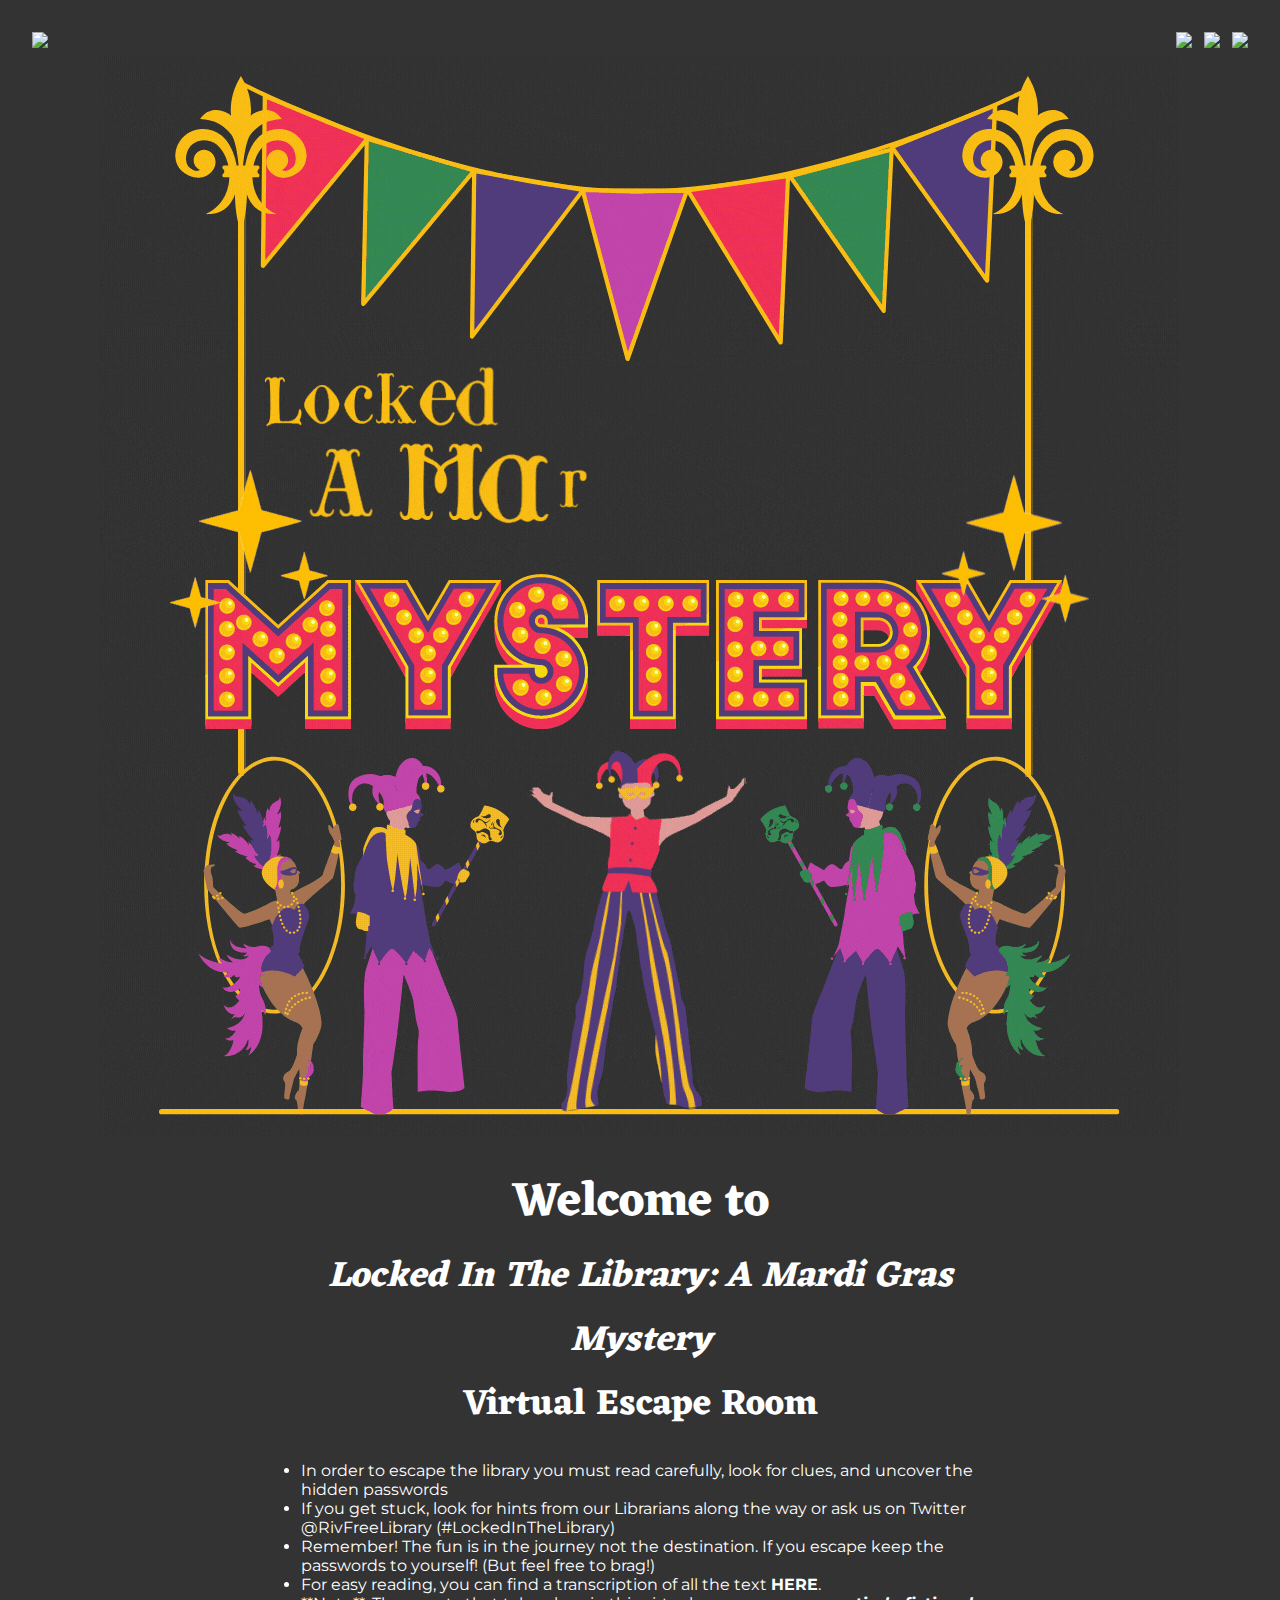
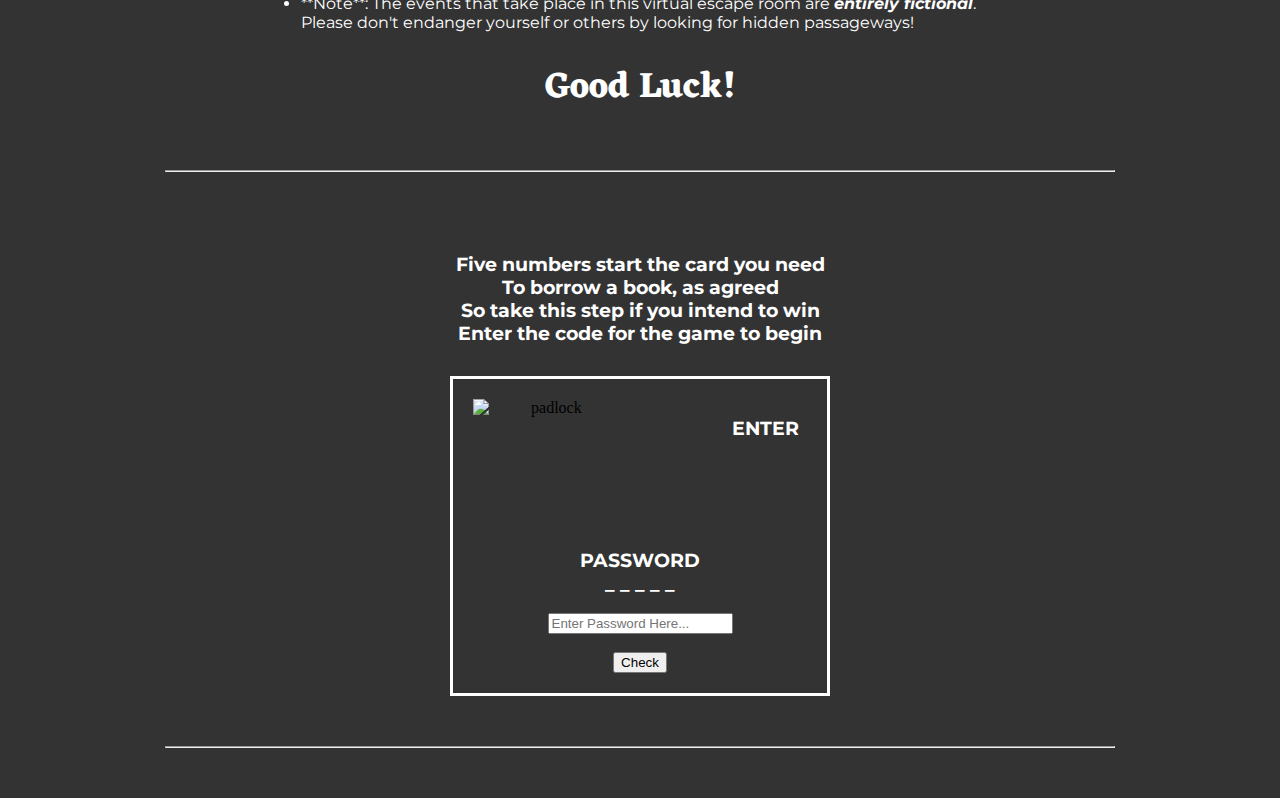
==== index.html @ 81db72b8 "Update index.html" ====
<!DOCTYPE html>
<html>
    <head>
        <meta charset="UTF-8">
        <meta http-equiv="X-UA-Compatible" content="IE=edge">
        <meta name="viewport" content="width=device-width, initial-scale=1.0">
        <link rel="stylesheet" href="style 1.css">
        <link rel="stylesheet" href="https://fonts.googleapis.com/css?family=Special Elite|Montserrat|Libre Baskerville|Staatliches|Eczar">
        <link rel="stylesheet" href="https://fontlibrary.org//face/gfs-theokritos">
        <script src="https://ajax.googleapis.com/ajax/libs/jquery/3.5.1/jquery.min.js"></script>
        
    </head>

    <body>
        <div class="NavBar">
            <div class="container1">
                <a href="https://www.riverheadlibrary.org"><i style="float:left"><img src="E:/CODE/Code/Images/White Logo.png"/></i></a>
                <a href="https://twitter.com/RivFreeLibrary?ref_src=twsrc%5Egoogle%7Ctwcamp%5Eserp%7Ctwgr%5Eauthor"><i style="float:right"><i style="padding: 24px 0 12px 12px"></i>
                    <img src="https://img.icons8.com/ios-filled/36/ffffff/twitter.png"/></i></a>
                <a href="https://www.instagram.com/riverheadfreelibrary/?hl=en"><i style="float:right"><i style="padding: 24px 0 12px 12px"></i>
                    <img src="https://img.icons8.com/ios-filled/36/ffffff/instagram.png"/></i></a>
                <a href="https://www.facebook.com/theriverheadfreelibrary/"><i style="float:right"><i style="padding: 24px 12px 0 12px"></i>
                    <img src="https://img.icons8.com/ios-filled/36/ffffff/facebook--v1.png"/></i></a>
            </div>
        </div>

        <section class="body">
            <div class="container2">
                        <img class="INTRO-img" src="Images/Locked In The Library (2).gif" alt="MARDI GRAS INTRO">
                </div>
            </div>
            <div class="container3">
             <h1 class="theme-layer-headingtext"><font size="46px">Welcome to</font><br><em>Locked In The Library: A Mardi Gras Mystery</em><br>Virtual Escape Room</h1>
             <ul class="theme-layer-bodytext-lineitem">
                 <li class="theme-layer-bodytext-lineitem">In order to escape the library you must read carefully, look for clues, and uncover the hidden passwords</li>
                 <li class="theme-layer-bodytext-lineitem">If you get stuck, look for hints from our Librarians along the way or ask us on Twitter @RivFreeLibrary (#LockedInTheLibrary)</li>
                 <li class="theme-layer-bodytext-lineitem">Remember! The fun is in the journey not the destination. If you escape keep the passwords to yourself! (But feel free to brag!)</li>
                 <li class="theme-layer-bodytext-lineitem">For easy reading, you can find a transcription of all the text <strong>HERE</strong>.</li>
                 <li class="theme-layer-bodytext-lineitem">**Note**: The events that take place in this virtual escape room are <strong><em>entirely fictional</em></strong>. Please don't endanger yourself or others by looking for hidden passageways!</li>
                 
             </ul>
             <h1 class="theme-layer-headingtext">Good Luck!</h1>
            </div>
            <hr style="width:75%">
            <div class="container4">
             <h3 class="theme-layer-bodytext-startclue">Five numbers start the card you need
                 <br>To borrow a book, as agreed
                 <br>So take this step if you intend to win
                 <br>Enter the code for the game to begin</h3>
            </div>
            <div class="container5">
                <aside1>
                    <img class="padlock-img" src="Images/padlock.png" alt="padlock"></aside1>
                    <script>
                        function myFunction(){
                            let x = document.getElementById("passwordBox").value;
                            let text;
                            if(x == "20646") {
                                alert("That is Correct! You may begin the game!");
                                $("div#container6").removeClass("hidden1");
                                $("div#container7").removeClass("hidden1");
                           
                            }    
                            else {
                            alert("Access Denied! Try Again.");
                            $(".container6").hide();
                            $(".container7").hide();
                            }
                            
                        }
                    </script>
                    <h3 class="theme-layer-bodytext-startclue">ENTER PASSWORD<br>_ _ _ _ _<br></h3>
                    <input id="passwordBox" type="password" placeholder="Enter Password Here..."/>
                    <br><br><button type="button" onclick="myFunction()">Check</button> 
                    </div>
            </div>
            <hr style="width:75%">
            <div id="container6" class="hidden1">
                <img class="MARCHING-gif" src="Images/MARCHING BAND GIF 1.gif" alt="Marching Band" style="width:80%">
                    <h1 class="theme-layer-headingtext-parade">The Parade</h1>
                    <h3 class="theme-layer-bodytext-startclue">
                        March 1st 2022, marks Riverhead Town's first annual</h3>
                        <h1 class="theme-layer-headingtext-parade1">Mardi Gras Parade!</h1>
                        <h3 class="theme-layer-bodytext-startclue">
                            Main Street is alive with people, music, and vendors.
                            <br>Local businesses have closed early to support the festivities and you are on your way there now. 
                            <br>But first....</h5>
                    <img class="BOOKS-img" src="Images/BOOKS.png" alt="BOOKS" style="width: 25%">
                    <h3 class="theme-layer-bodytext-startclue">You really should return those library books...<br>Don't you think?</h3>
                    <h1 class="theme-layer-headingtext-parade">* * *</h1>
                    
                    
                    <div class="row">
                    <div class="column">
                        <div class="container7">
                        <h3 class="theme-layer-bodytext-startclue">
                            You have some time to kill before meeting your friends, so you decide to go in and browse the stacks.
                            You pop your headphones in and head downstairs to the non-fiction section...
                            <br><br><br><span style="color:#fabd15">"I wonder what books they have about Mardi Gras?"</span>
                            <br><br><br>As you wander the lower stacks a man bedecked in <br>Mardi Gras dress walks by at a quick pace. <br>Amused, you follow him intent on complimenting his outfit. Then suddenly, the lights go out and you find yourself plunged into darkness. 
                            <br><br><br><span style="color:#fabd15">"Hello!?"</span>
                            <br><br><br>You call out, pulling your headphones from your ears. 
                            <br><br><br><span style="color:#fabd15">"I'm still down here!?"</span>
                            <br><br><br>You shout as you feel along the shelves, trying to find your way to the stairs.
                            <br><br>Your hand catches a book pulling it from the shelf, but instead of clattering to the floor it pulls like a lever. Strange you think, before the floor below you opens and you begin to fall.</h3>
                            </div>
                </div>
                <div class="column">
                    <img class="LIBENT-img" src="Images/LIB ENT 1.png" alt="Library Entrance" style="width: 80%">
                </div>
                </div>
                
                <h1 class="theme-layer-headingtext-parade">* * *</h1>

                <div class="container8">
                <div class="row">
                    <div class="column">
                        <div class="container4">
                             <h3 class="theme-layer-bodytext-startclue">
                                <span style="color:#fabd15">You hit the floor with a thud.</span> 
                                <br><br>It wasn't a long drop but it was surprising and it takes you a minute to stumble to your feet.
                                <br><br><span style="color:#fabd15">You can barely see a thing!</span>
                                <br><br>You sweep your hand up and down the wall until you find a light switch...
                            </h3></div>
                            
                            <img id="myImage" src="Images/LIGHT OFF (1).png" alt="Light Bulb" style="width:60%">
                            <button class="button button5" onclick="document.getElementById('myImage').src='Images/LIGHT ON (1).png'; javascript:showDiv();">ON</button>
                            <button class="button button6" onclick="document.getElementById('myImage').src='Images/LIGHT OFF (1).png';javascript:hideDiv();">OFF</button>
                            
                            
                            <script type="text/javascript">
                                function showDiv() {
                                    div = document.getElementById('BOOKSHELF');
                                    div.style.display = "block";
                                    div = document.getElementById('CLUE2');
                                    div.style.display = "block"
                                }

                                function hideDiv() {
                                    div = document.getElementById('BOOKSHELF');
                                    div.style.display = "none";
                                    div = document.getElementById('CLUE2');
                                    div.style.display = "none";
                                }
                            </script>
                          
                            </div>
                            <div class="column">
                            <div id="BOOKSHELF" class="hidden2">
                                                      
                            <img id="BOOKSHELF-img" src="Images/BOOKSHELF (3).png" alt="Bookshelf" style="width:80%"><br><br><br>
                            
                            <button class="button button3" onclick="document.getElementById('BOOKSHELF-img').src='Images/BOOKSHELF (3).png'; javascript:showDiv();">LEAVE THE BOOKS ON</button>
                            <button class="button button4" onclick="document.getElementById('BOOKSHELF-img').src='Images/EMPTY BOOKSHELF.png';javascript:showDiv();">TAKE THE BOOKS OFF</button>
                            
                            </div>
                            </div>
                            </div>
                            </div>
                    <div class="container4">
                    <div id="CLUE2" class="hidden2">
                    <h3 class="theme-layer-bodytext-startclue">
                        Once the light is on, you can see that you're in a small room with a bookshelf across from you. 
                        <br><br>Next to the bookshelf is a door.
                        <br><br><span style="color:#fabd15">You rush toward it and try the knob, but it's locked!</span>
                        <br><br>If a book got you in here maybe one can get you out.
                        <br><br>You begin to pull the off the shelves. Is something written on the back of the shelf?
                        <br><br>
                        </h3></div></div>

                    <div class="container9">
                        <aside1>
                            <img class="padlock-img" src="Images/padlock.png" alt="padlock"></aside1>
                            <script>
                                function myFunction1(){
                                    let x = document.getElementById("passwordBox1").value;
                                    let text;
                                    if(x == "KINGCAKE") {
                                        alert("That is correct! The door opens!");
                                        $("div#container10").removeClass("hidden3");
                                        $("div#container11").removeClass("hidden3");
                                        $("div#container12").removeClass("hidden3");
                                   
                                    }    
                                    else {
                                    alert("Access Denied! Try Again.");
                                    $(".container10").hide();
                                    $(".container11").hide();
                                    $(".container12").hide();
                                    }
                                    
                                }
                            </script>
                            <h3 class="theme-layer-bodytext-startclue">ENTER PASSWORD<br>_ _ _ _ _ _ _ _<br></h3>
                            <input id="passwordBox1" type="password" placeholder="Enter Password Here..." onkeyup="this.value=this.value.toUpperCase();" required=""/>
                            <br><br><button type="button" onclick="myFunction1()">Check</button> 
                            </div>

                    <h1 class="theme-layer-headingtext-parade">* * *</h1>

                    <div id="container10" class="hidden3">
                        <h3 class="theme-layer-bodytext-startclue">
                            Once you've rearranged the books on the shelf, it spells something out. "King Cake? Sounds delicious."
                            <br><br><span style="color:#fabd15">The door creaks open to reveal a long narrow hallway with large gold frames lining the walls and a door at the end.</span>
                            <br><br>As you step into the hallway the door you came through slams and locks behind you.
                            <br><br></h3>

                            <div id="gallery1" class="row1">
                                <div class="column1">
                                <img id="PIC1" src="Images/PICTURE FRAME 1.png" alt="Hand Book of the Carnival, p.25" style="width:100%">
                                <!-- The Modal -->
                                <div id="PICmodal" class="modal">
                                <span class="close">&times;</span>
                                <img class="modal-content" id="img01">
                                <div id="caption"></div>
                                </div>

                                <script>
                                    // Get the modal
                                    var modal = document.getElementById("PICmodal");
                                    
                                    // Get the image and insert it inside the modal - use its "alt" text as a caption
                                    var img = document.getElementById("PIC1");
                                    var modalImg = document.getElementById("img01");
                                    var captionText = document.getElementById("caption");
                                    img.onclick = function(){
                                      modal.style.display = "block";
                                      modalImg.src = this.src;
                                      captionText.innerHTML = this.alt;
                                    }
                                    
                                    // Get the <span> element that closes the modal
                                    var span = document.getElementsByClassName("close")[0];
                                    
                                    // When the user clicks on <span> (x), close the modal
                                    span.onclick = function() { 
                                      modal.style.display = "none";
                                    }
                                    </script></div>

                            
                                <div class="column1">
                                <img id="PIC2" src="Images/PICTURE FRAME 2.png" alt="Hand Book of the Carnival, p.2" style="width:100%">
                                 <!-- The Modal -->
                                 <div id="PICmodal" class="modal">
                                    <span class="close">&times;</span>
                                    <img class="modal-content" id="img01">
                                    <div id="caption"></div>
                                    </div>
    
                                    <script>
                                        // Get the modal
                                        var modal = document.getElementById("PICmodal");
                                        
                                        // Get the image and insert it inside the modal - use its "alt" text as a caption
                                        var img = document.getElementById("PIC2");
                                        var modalImg = document.getElementById("img01");
                                        var captionText = document.getElementById("caption");
                                        img.onclick = function(){
                                          modal.style.display = "block";
                                          modalImg.src = this.src;
                                          captionText.innerHTML = this.alt;
                                        }
                                        
                                        // Get the <span> element that closes the modal
                                        var span = document.getElementsByClassName("close")[0];
                                        
                                        // When the user clicks on <span> (x), close the modal
                                        span.onclick = function() { 
                                          modal.style.display = "none";
                                        }
                                        </script></div>
                            
                                <div class="column1">
                                <img id="PIC3" src="Images/PICTURE FRAME 3.png" alt="Hand Book of the Carnival, p.30" style="width:100%">
                                 <!-- The Modal -->
                                 <div id="PICmodal" class="modal">
                                    <span class="close">&times;</span>
                                    <img class="modal-content" id="img01">
                                    <div id="caption"></div>
                                    </div>
    
                                    <script>
                                        // Get the modal
                                        var modal = document.getElementById("PICmodal");
                                        
                                        // Get the image and insert it inside the modal - use its "alt" text as a caption
                                        var img = document.getElementById("PIC3");
                                        var modalImg = document.getElementById("img01");
                                        var captionText = document.getElementById("caption");
                                        img.onclick = function(){
                                          modal.style.display = "block";
                                          modalImg.src = this.src;
                                          captionText.innerHTML = this.alt;
                                        }
                                        
                                        // Get the <span> element that closes the modal
                                        var span = document.getElementsByClassName("close")[0];
                                        
                                        // When the user clicks on <span> (x), close the modal
                                        span.onclick = function() { 
                                          modal.style.display = "none";
                                        }
                                        </script></div>

                                <div class="column1">
                                <img id="PIC4" src="Images/PICTURE FRAME 4.png" alt="Hand Book of the Carnival, p.31" style="width:100%">
                                 <!-- The Modal -->
                                 <div id="PICmodal" class="modal">
                                    <span class="close">&times;</span>
                                    <img class="modal-content" id="img01">
                                    <div id="caption"></div>
                                    </div>
    
                                    <script>
                                        // Get the modal
                                        var modal = document.getElementById("PICmodal");
                                        
                                        // Get the image and insert it inside the modal - use its "alt" text as a caption
                                        var img = document.getElementById("PIC4");
                                        var modalImg = document.getElementById("img01");
                                        var captionText = document.getElementById("caption");
                                        img.onclick = function(){
                                          modal.style.display = "block";
                                          modalImg.src = this.src;
                                          captionText.innerHTML = this.alt;
                                        }
                                        
                                        // Get the <span> element that closes the modal
                                        var span = document.getElementsByClassName("close")[0];
                                        
                                        // When the user clicks on <span> (x), close the modal
                                        span.onclick = function() { 
                                          modal.style.display = "none";
                                        }
                                        </script></div>
                            </div>

                            <h3 class="theme-layer-bodytext-startclue">CLICK ON THE PICTURE FRAMES TO ENLARGE THE IMAGE</h3>


                            <div id="gallery2" class="row1">
                                <div class="column1">
                                <img id="PIC44" src="/Images/PICTURE FRAME 44.png" alt="Hand Book of the Carnival, p.11" style="width:100%">
                                <!-- The Modal -->
                                <div id="PICmodal" class="modal">
                                    <span class="close">&times;</span>
                                    <img class="modal-content" id="img01">
                                    <div id="caption"></div>
                                    </div>
    
                                    <script>
                                        // Get the modal
                                        var modal = document.getElementById("PICmodal");
                                        
                                        // Get the image and insert it inside the modal - use its "alt" text as a caption
                                        var img = document.getElementById("PIC44");
                                        var modalImg = document.getElementById("img01");
                                        var captionText = document.getElementById("caption");
                                        img.onclick = function(){
                                          modal.style.display = "block";
                                          modalImg.src = this.src;
                                          captionText.innerHTML = this.alt;
                                        }
                                        
                                        // Get the <span> element that closes the modal
                                        var span = document.getElementsByClassName("close")[0];
                                        
                                        // When the user clicks on <span> (x), close the modal
                                        span.onclick = function() { 
                                          modal.style.display = "none";
                                        }
                                        </script></div>
                            
                                <div class="column1">
                                <img id="PIC33" src="Images/PICTURE FRAME 33.png" alt="Hand Book of the Carnival, p.13" style="width:100%">
                                <!-- The Modal -->
                                <div id="PICmodal" class="modal">
                                    <span class="close">&times;</span>
                                    <img class="modal-content" id="img01">
                                    <div id="caption"></div>
                                    </div>
    
                                    <script>
                                        // Get the modal
                                        var modal = document.getElementById("PICmodal");
                                        
                                        // Get the image and insert it inside the modal - use its "alt" text as a caption
                                        var img = document.getElementById("PIC33");
                                        var modalImg = document.getElementById("img01");
                                        var captionText = document.getElementById("caption");
                                        img.onclick = function(){
                                          modal.style.display = "block";
                                          modalImg.src = this.src;
                                          captionText.innerHTML = this.alt;
                                        }
                                        
                                        // Get the <span> element that closes the modal
                                        var span = document.getElementsByClassName("close")[0];
                                        
                                        // When the user clicks on <span> (x), close the modal
                                        span.onclick = function() { 
                                          modal.style.display = "none";
                                        }
                                        </script></div>
                            
                                <div class="column1">
                                <img id="PIC22" src="Images/PICTURE FRAME 22.png" alt="Hand Book of the Carnival, p.19" style="width:100%">
                                <!-- The Modal -->
                                <div id="PICmodal" class="modal">
                                    <span class="close">&times;</span>
                                    <img class="modal-content" id="img01">
                                    <div id="caption"></div>
                                    </div>
    
                                    <script>
                                        // Get the modal
                                        var modal = document.getElementById("PICmodal");
                                        
                                        // Get the image and insert it inside the modal - use its "alt" text as a caption
                                        var img = document.getElementById("PIC22");
                                        var modalImg = document.getElementById("img01");
                                        var captionText = document.getElementById("caption");
                                        img.onclick = function(){
                                          modal.style.display = "block";
                                          modalImg.src = this.src;
                                          captionText.innerHTML = this.alt;
                                        }
                                        
                                        // Get the <span> element that closes the modal
                                        var span = document.getElementsByClassName("close")[0];
                                        
                                        // When the user clicks on <span> (x), close the modal
                                        span.onclick = function() { 
                                          modal.style.display = "none";
                                        }
                                        </script></div>

                                <div class="column1">
                                <img id="PIC11" src="Images/PICTURE FRAME 11.png" alt="Hand Book of the Carnival, p.27" style="width:100%">
                                <!-- The Modal -->
                                <div id="PICmodal" class="modal">
                                    <span class="close">&times;</span>
                                    <img class="modal-content" id="img01">
                                    <div id="caption"></div>
                                    </div>
    
                                    <script>
                                        // Get the modal
                                        var modal = document.getElementById("PICmodal");
                                        
                                        // Get the image and insert it inside the modal - use its "alt" text as a caption
                                        var img = document.getElementById("PIC11");
                                        var modalImg = document.getElementById("img01");
                                        var captionText = document.getElementById("caption");
                                        img.onclick = function(){
                                          modal.style.display = "block";
                                          modalImg.src = this.src;
                                          captionText.innerHTML = this.alt;
                                        }
                                        
                                        // Get the <span> element that closes the modal
                                        var span = document.getElementsByClassName("close")[0];
                                        
                                        // When the user clicks on <span> (x), close the modal
                                        span.onclick = function() { 
                                          modal.style.display = "none";
                                        }
                                        </script></div>
                            </div></h3>

                            <h1 class="theme-layer-headingtext-parade">* * *</h1>
                            </div>

                    <div id="container11" class="hidden3">
                        <div class="row2">
                            <div class="column2">
                                <div class="container4">
                        <h3 class="theme-layer-bodytext-startclue" style="padding-top: 70px;">
                        You walk to the door at the end of the hallway. 
                        <br>The door is old and heavy, with a brass knob, plaque, and what looks like a typewriter keyboard.
                        <br><br><span style="color:#fabd15">You try the knob, but the door is locked.</span> 
                        <br><br>Wait! There's something written on the door's brass plaque.
                        <br><br><span style="color:#fabd15">"Page, line, and letter?"</span> 
                        <br><br>Maybe you should take another look at those picture frames...
                        </h3></div></div>
                            <div class="column2">
                        <img class="plaque-img" src="Images/DOOR PLAQUE.png" alt="Door Plaque" style="width:60%">
                            </div></div>
                    
                    <div class="container12">
                        <aside1>
                            <img class="padlock-img" src="Images/padlock.png" alt="padlock"></aside1>
                            <script>
                                function myFunction2(){
                                    let x = document.getElementById("passwordBox2").value;
                                    let text;
                                    if(x == "DOUBLOON") {
                                        alert("That is correct! The door opens!");
                                        $("div#container13").removeClass("hidden4");
                                        $("div#container14").removeClass("hidden4");
                                   
                                    }    
                                    else {
                                    alert("Access Denied! Try Again.");
                                    $(".container13").hide();
                                    $(".container14").hide();
                                    }
                                    
                                }
                            </script>

                            <h3 class="theme-layer-bodytext-startclue">ENTER PASSWORD<br>_ _ _ _ _ _ _ _<br></h3>
                            <input id="passwordBox2" type="password" placeholder="Enter Password Here..." onkeyup="this.value=this.value.toUpperCase();" required=""/>
                            <br><br><button type="button" onclick="myFunction1()">Check</button> 
                            </div>
                            
                            <h1 class="theme-layer-headingtext-parade">* * *</h1>
                            </div>

                            <div class="container13">
                                <div id="CLUE3" class="hidden3">
                                <h3 class="theme-layer-bodytext-startclue">
                                    The door creaks open to reveal a long torch lined passageway with no second door in sight.
                                    <br><br><span style="color:#fabd15">You've come this far you think</span>
                                    <br><br>
                                    <br><br>If a book got you in here maybe one can get you out.
                                    <br><br>You begin to pull the off the shelves. Is something written on the back of the shelf?
                                    <br><br>
                                    </h3></div></div>
                    
                </div>

            </div>
            </div>
                      
        </section>
    </body>
---- style 1.css ----
body {
    background-color: #333;
  }
  
  .container1{
    padding: 24px 24px 24px 24px;
  }

  .container2{
    display: block;
    margin-left: auto;
    margin-right: auto;
    width: auto;
  }
  
  .INTRO-img {
    display: block;
    margin-left: auto;
    margin-right: auto;
    width: auto;
  }

  .container3{
    display: block;
    margin-left: 20%;
    margin-right: 20%;
    width:auto;
    padding: 0px;
    text-align: center;
  }

   .theme-layer-headingtext{
    font-family: "Eczar";
    font-size: 36px;
    text-align: center;
    color: white;
  }

  .theme-layer-headingtext-parade{
    font-family: "GFSTheokritosRegular";
    font-size: 120px;
    line-height: 0.2;
    text-align: center;
    color: #fabd15;
  }

  .theme-layer-headingtext-parade1{
    font-family: "GFSTheokritosRegular";
    font-size: 40px;
    line-height: 0.2;
    text-align: center;
    color: #fabd15;
  }

  .theme-layer-bodytext-lineitem{
    font-family: "Montserrat";
    text-align: left;
    color: white;
  }

  .container4{
    display: block;
    margin-left: 20%;
    margin-right: 20%;
    width: auto;
    padding: 12px;
    text-align: center;
  }

  .container5{
    display: block;
    margin-left: 35%;
    margin-right: 35%;
    width: auto;
    border-style: solid;
    border-width: 3px;
    border-color: white;
    padding: 20px;
    text-align: center;
  }

  .padlock-img{
    float: left;
    padding: 0 100px 0 0;
    width: 150px;
    height: 150px;
  }

  .aside1{
    content:"";
    clear: both;
    display: table;
    padding: 12px;
    font-family: "Eczar";
    text-align: center;
    font-size: 24px;
    color: white;
  }

  .theme-layer-bodytext-startclue{
    font-family: "Montserrat";
    text-align: center;
    color: white;
  }

  .hidden1{
    display: none;
  }

  .hidden2{
    display: none;
  }

  hr{
    margin-top: 50px;
    margin-bottom: 50px;
  }

  .MARCHING-gif{
    display: block;
    margin-right: auto;
    margin-left: auto;
    padding-top: 12px;
    width: 100%;
  }

   .BOOKS-img{
    display: block;
    margin-left: auto;
    margin-right: auto;
    width: 100%;
    }
  
  .LIBENT-img{
    display: flex;
    align-items: center;
    margin-left: auto;
    margin-right: auto;
    padding-top: 0px;
    width: 100%;
  }

  .row {
    display: flex;
    align-items: center;
    vertical-align: center;
    padding-top: 50px;
  }
  
  .column {
    flex: 50%;
    align-items: center;
    vertical-align: center;
  }  

  .container6{
    display: block;
    margin-left: auto;
    margin-right: auto;
    padding-top: 0px;
    max-width: 55%;
  }

  .container7{
    display: flex;
    margin-left: 20%;
    margin-right: 20%;
    align-items: center;
    vertical-align: center;
    padding-top: 60px;
  }

  .container8{
    display: flex;
    align-items: center;
    vertical-align: center;
    padding-bottom: 60px;
  }

  .BOOKSHELF-img{
    display: block;
    align-items: center;
    margin-left: auto;
    margin-right: auto;
    padding-top: 0px;
    width: 100%;
  }

  #myImage{
    display: block;
    align-items: center;
    margin-left: auto;
    margin-right: auto;
    padding-top: 0px;
    width: 100%;
  }

  #BOOKSHELF-img{
    display: block;
    margin-left: 10%;
    margin-right: 20%;
    width: auto;
  }

  .button {
    padding: 15px 32px;
    text-align: center;
    text-decoration: none;
    display: inline-block;
    font-size: 16px;
    margin: 4px 2px;
    cursor: pointer;
  }

  .button3{
    display: inline-block;
    margin-left: 10%;
    width: auto;
  }

  .button4{
    display: inline-block;
    margin-right: 10%;
    width: auto;
  }

  .button5{
    display: inline-block;
    margin-left: 10%;
  }

  .container9{
    display: block;
    margin-left: 35%;
    margin-right: 35%;
    width: auto;
    border-style: solid;
    border-width: 3px;
    border-color: white;
    padding: 20px;
    text-align: center;
  }

  .container10{
    display: block;
    margin-left: 20%;
    margin-right: 20%;
    width: auto;
    padding: 12px;
    text-align: center;
  }

  .hidden3{
    display: none;
  }
  
  .row1{
    display: flex;
   }
  
  .column1{
    flex: 25%;
    padding: 5px;
  }

  #gallery1{
    margin-left: 10%;
    margin-right: 10%;
    padding-bottom: 30px;
  }

  #gallery2{
    margin-left: 10%;
    margin-right: 10%;
    padding-top: 30px;
  }

  .container11{
    display: block;
    margin-left: 20%;
    margin-right: 20%;
    width: auto;
    padding: 12px;
    text-align: center;
  }

  .plaque-img{
    display: block;
    margin-left: auto;
    margin-right: auto;
    padding-bottom: 120px;
    width: 100%;
  }

  .row2{
    display: flex;
    align-items: top;
    vertical-align: top;
    padding-top: 0px;
   }
  
  .column2{
    flex: 50%;
    align-items: top;
    vertical-align: top;
  }

  .container12{
    display: block;
    margin-left: 35%;
    margin-right: 35%;
    width: auto;
    border-style: solid;
    border-width: 3px;
    border-color: white;
    padding: 20px;
    text-align: center;
  }

  #PICmodal {
    border-radius: 5px;
    cursor: pointer;
    transition: 0.3s;
  }

  
  /* The Modal (background) */
  .modal {
    display: none; /* Hidden by default */
    position: fixed; /* Stay in place */
    z-index: 1; /* Sit on top */
    padding-top: 100px; /* Location of the box */
    left: 0;
    top: 0;
    width: 100%; /* Full width */
    height: 100%; /* Full height */
    overflow: auto; /* Enable scroll if needed */
    background-color: #333; /* Fallback color */
    background-color: #333; /* Black w/ opacity */
  }
  
  /* Modal Content (image) */
  .modal-content {
    margin: auto;
    display: block;
    width: 100%;
    max-width: 700px;
  }
  
  /* Caption of Modal Image */
  #caption {
    margin: auto;
    display: block;
    width: 80%;
    max-width: 700px;
    text-align: center;
    font-family: "Montserrat";
    font-size: 14px;
    color: #fabd15;
    padding: 10px 0;
    height: 150px;
  }
  
  /* Add Animation */
  .modal-content, #caption {  
    -webkit-animation-name: zoom;
    -webkit-animation-duration: 0.6s;
    animation-name: zoom;
    animation-duration: 0.6s;
  }
  
  @-webkit-keyframes zoom {
    from {-webkit-transform:scale(0)} 
    to {-webkit-transform:scale(1)}
  }
  
  @keyframes zoom {
    from {transform:scale(0)} 
    to {transform:scale(1)}
  }
  
  /* The Close Button */
  .close {
    position: absolute;
    top: 15px;
    right: 35px;
    color: #f1f1f1;
    font-size: 40px;
    font-weight: bold;
    transition: 0.3s;
  }
  
  .close:hover,
  .close:focus {
    color: #bbb;
    text-decoration: none;
    cursor: pointer;
  }
  
  /* 100% Image Width on Smaller Screens */
  @media only screen and (max-width: 700px){
    .modal-content {
      width: 100%;
    }
  }

  .body-text{
    font-family: "Montserrat";
    text-align: center;
    color: white;
  }
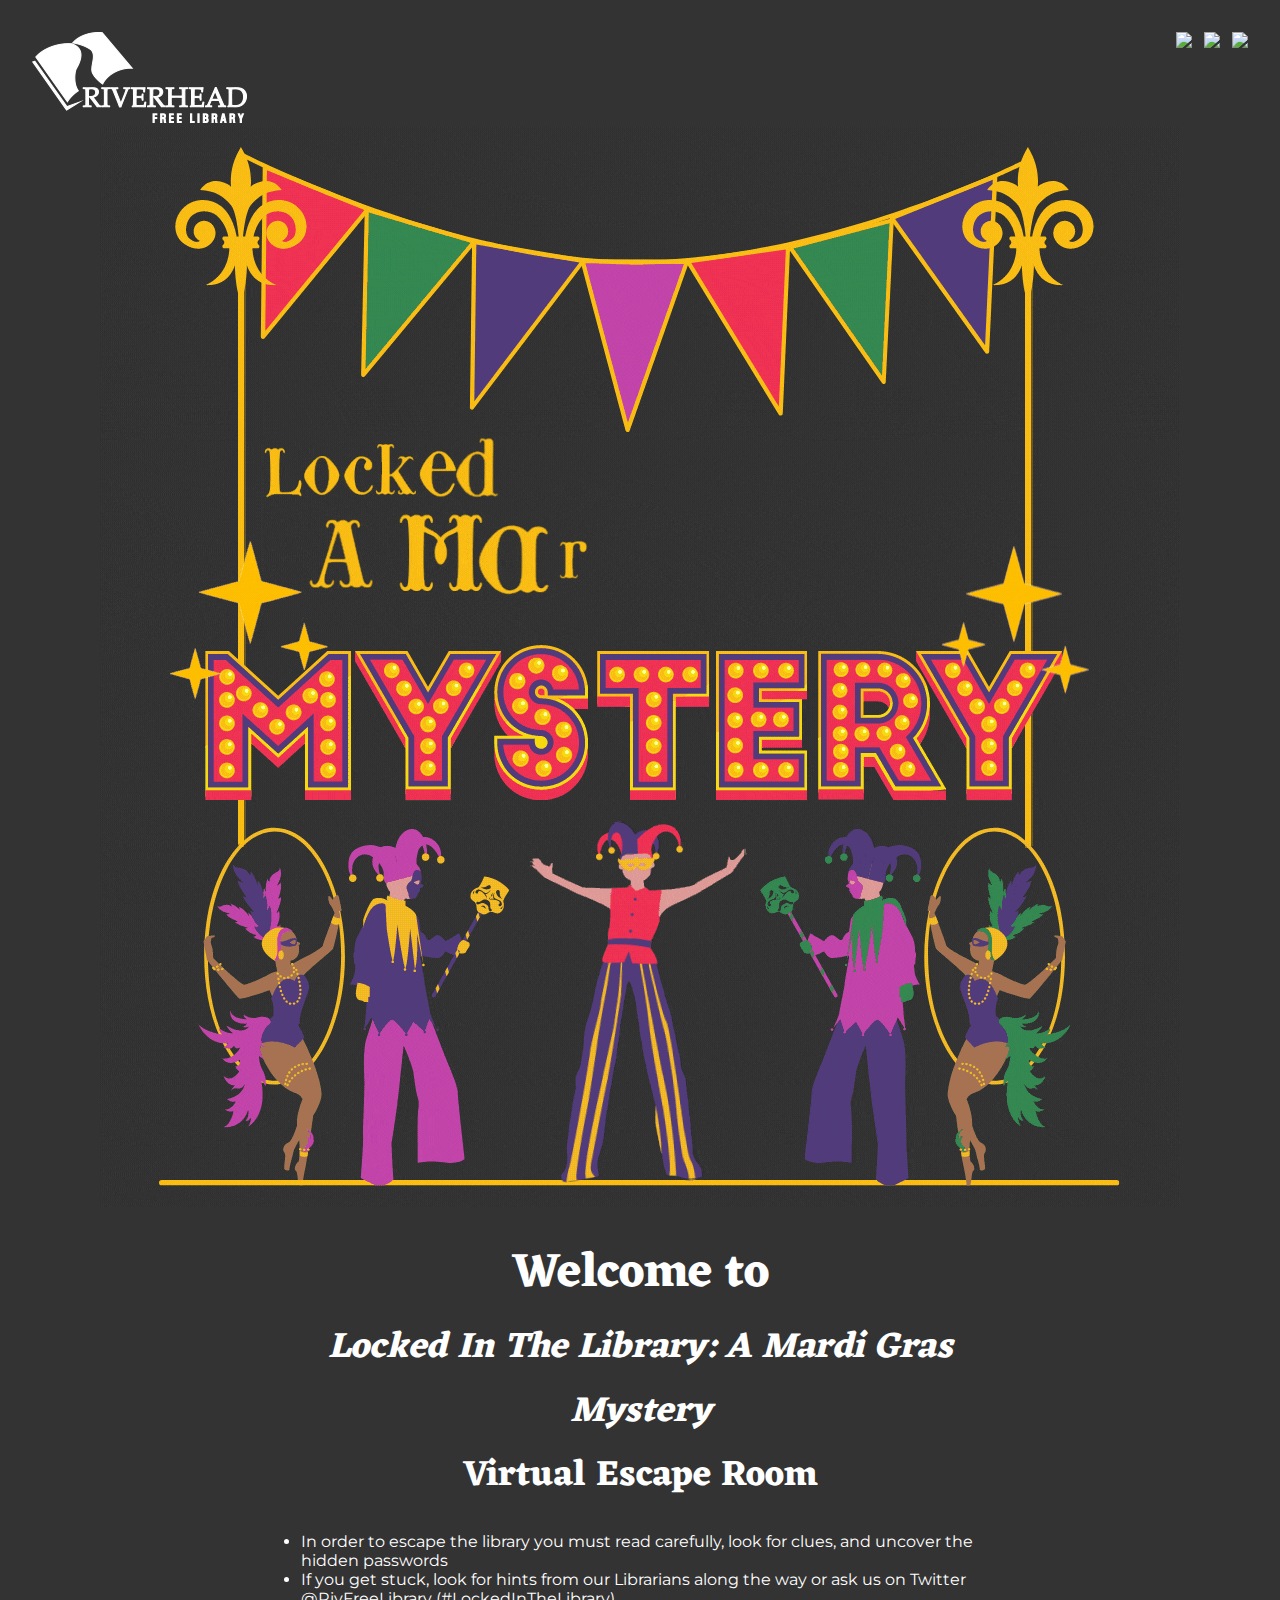
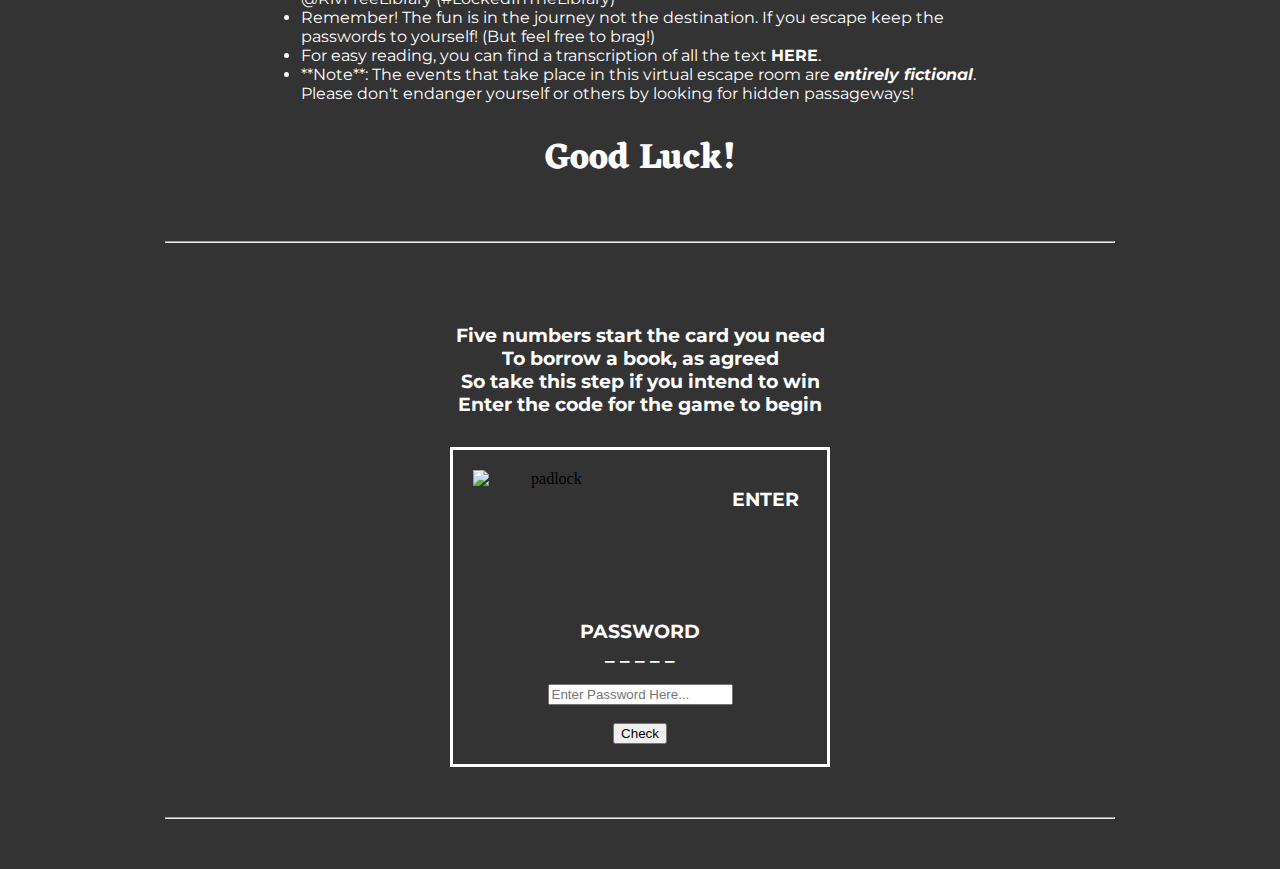
==== commit eb885cb6: "Update index.html" ====
--- a/index.html
+++ b/index.html
@@ -14,7 +14,7 @@
     <body>
         <div class="NavBar">
             <div class="container1">
-                <a href="https://www.riverheadlibrary.org"><i style="float:left"><img src="E:/CODE/Code/Images/White Logo.png"/></i></a>
+                <a href="https://www.riverheadlibrary.org"><i style="float:left"><img src="Images/White Logo.png"/></i></a>
                 <a href="https://twitter.com/RivFreeLibrary?ref_src=twsrc%5Egoogle%7Ctwcamp%5Eserp%7Ctwgr%5Eauthor"><i style="float:right"><i style="padding: 24px 0 12px 12px"></i>
                     <img src="https://img.icons8.com/ios-filled/36/ffffff/twitter.png"/></i></a>
                 <a href="https://www.instagram.com/riverheadfreelibrary/?hl=en"><i style="float:right"><i style="padding: 24px 0 12px 12px"></i>
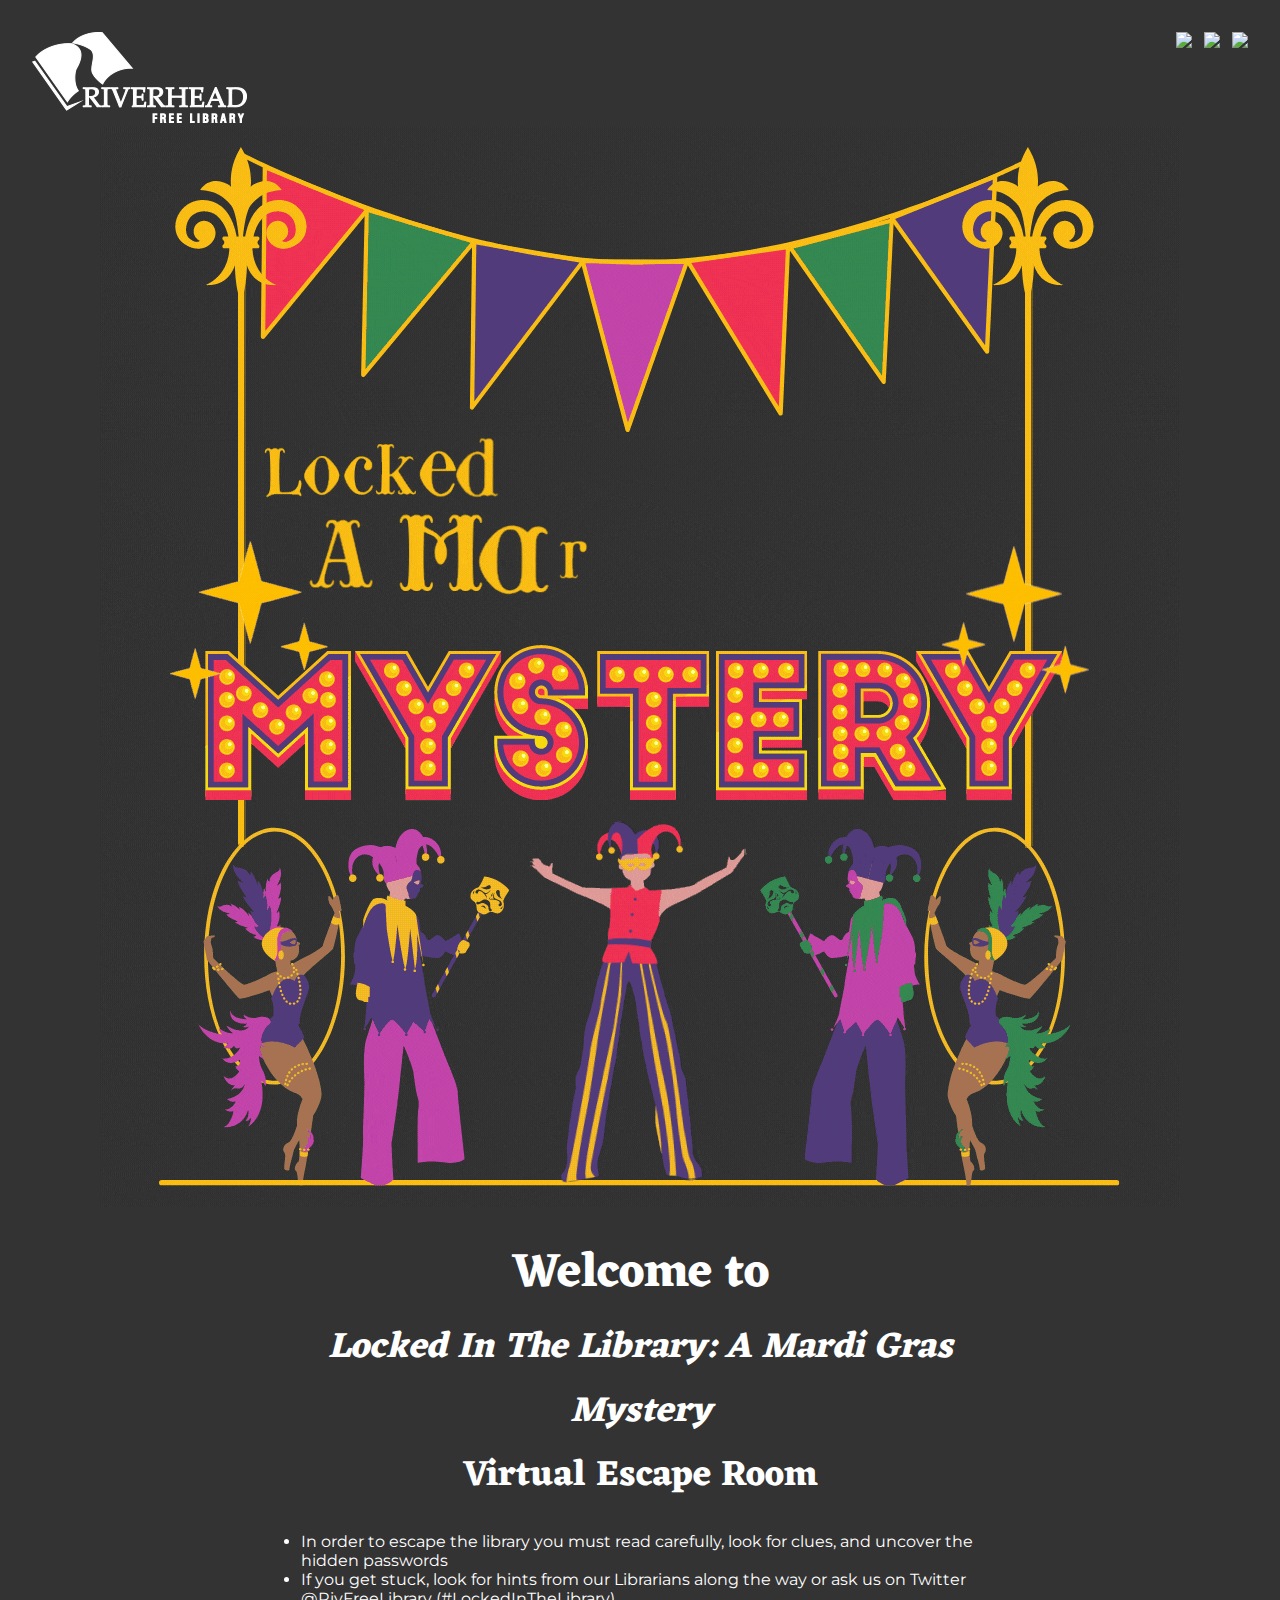
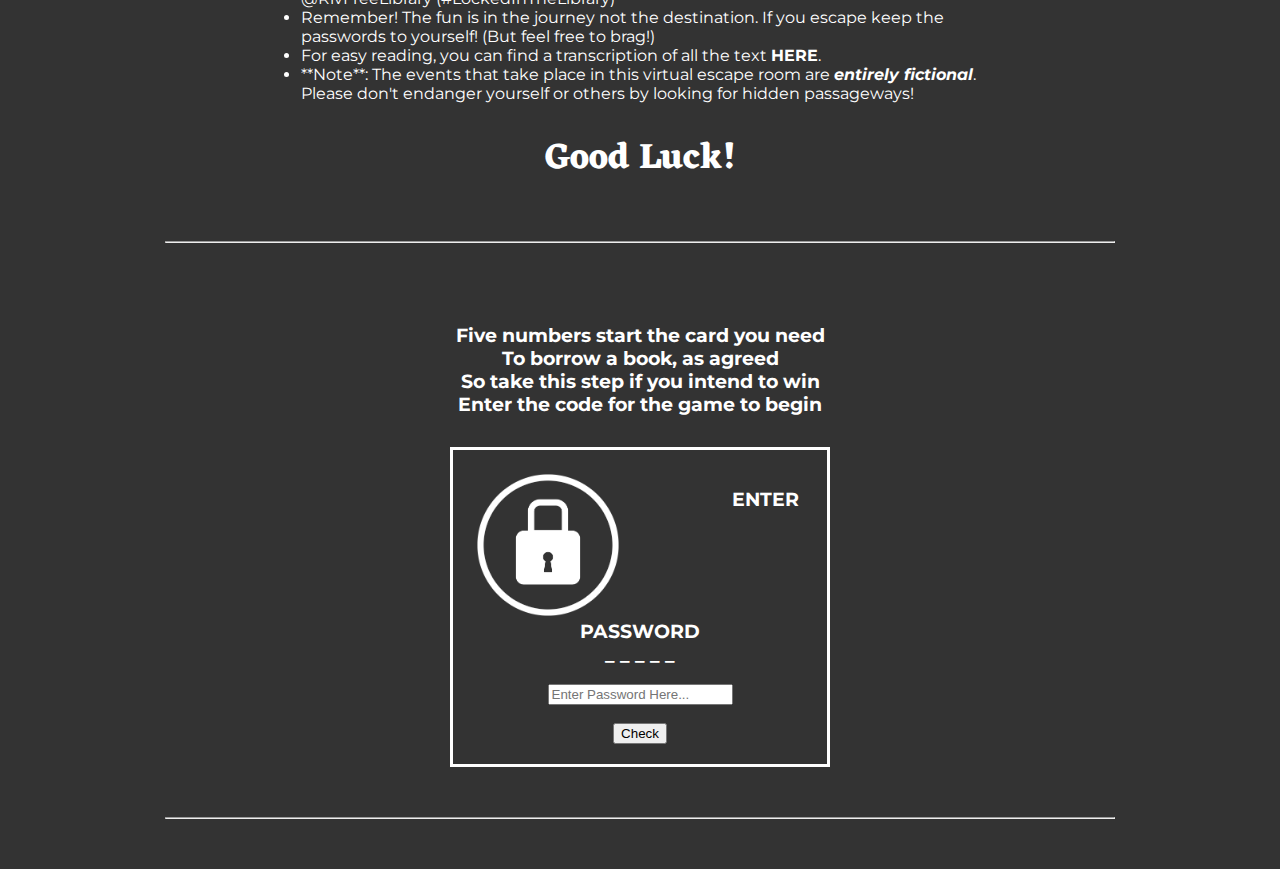
==== commit e17e0296: "Update index.html" ====
--- a/index.html
+++ b/index.html
@@ -50,7 +50,7 @@
             </div>
             <div class="container5">
                 <aside1>
-                    <img class="padlock-img" src="Images/padlock.png" alt="padlock"></aside1>
+                    <img class="padlock-img" src="Images/Padlock.png" alt="padlock"></aside1>
                     <script>
                         function myFunction(){
                             let x = document.getElementById("passwordBox").value;
@@ -106,7 +106,7 @@
                             </div>
                 </div>
                 <div class="column">
-                    <img class="LIBENT-img" src="Images/LIB ENT 1.png" alt="Library Entrance" style="width: 80%">
+                    <img class="LIBENT-img" src="Images/LIB ENT 2.png" alt="Library Entrance" style="width: 80%">
                 </div>
                 </div>
                 
@@ -170,7 +170,7 @@
 
                     <div class="container9">
                         <aside1>
-                            <img class="padlock-img" src="Images/padlock.png" alt="padlock"></aside1>
+                            <img class="padlock-img" src="Images/Padlock.png" alt="padlock"></aside1>
                             <script>
                                 function myFunction1(){
                                     let x = document.getElementById("passwordBox1").value;
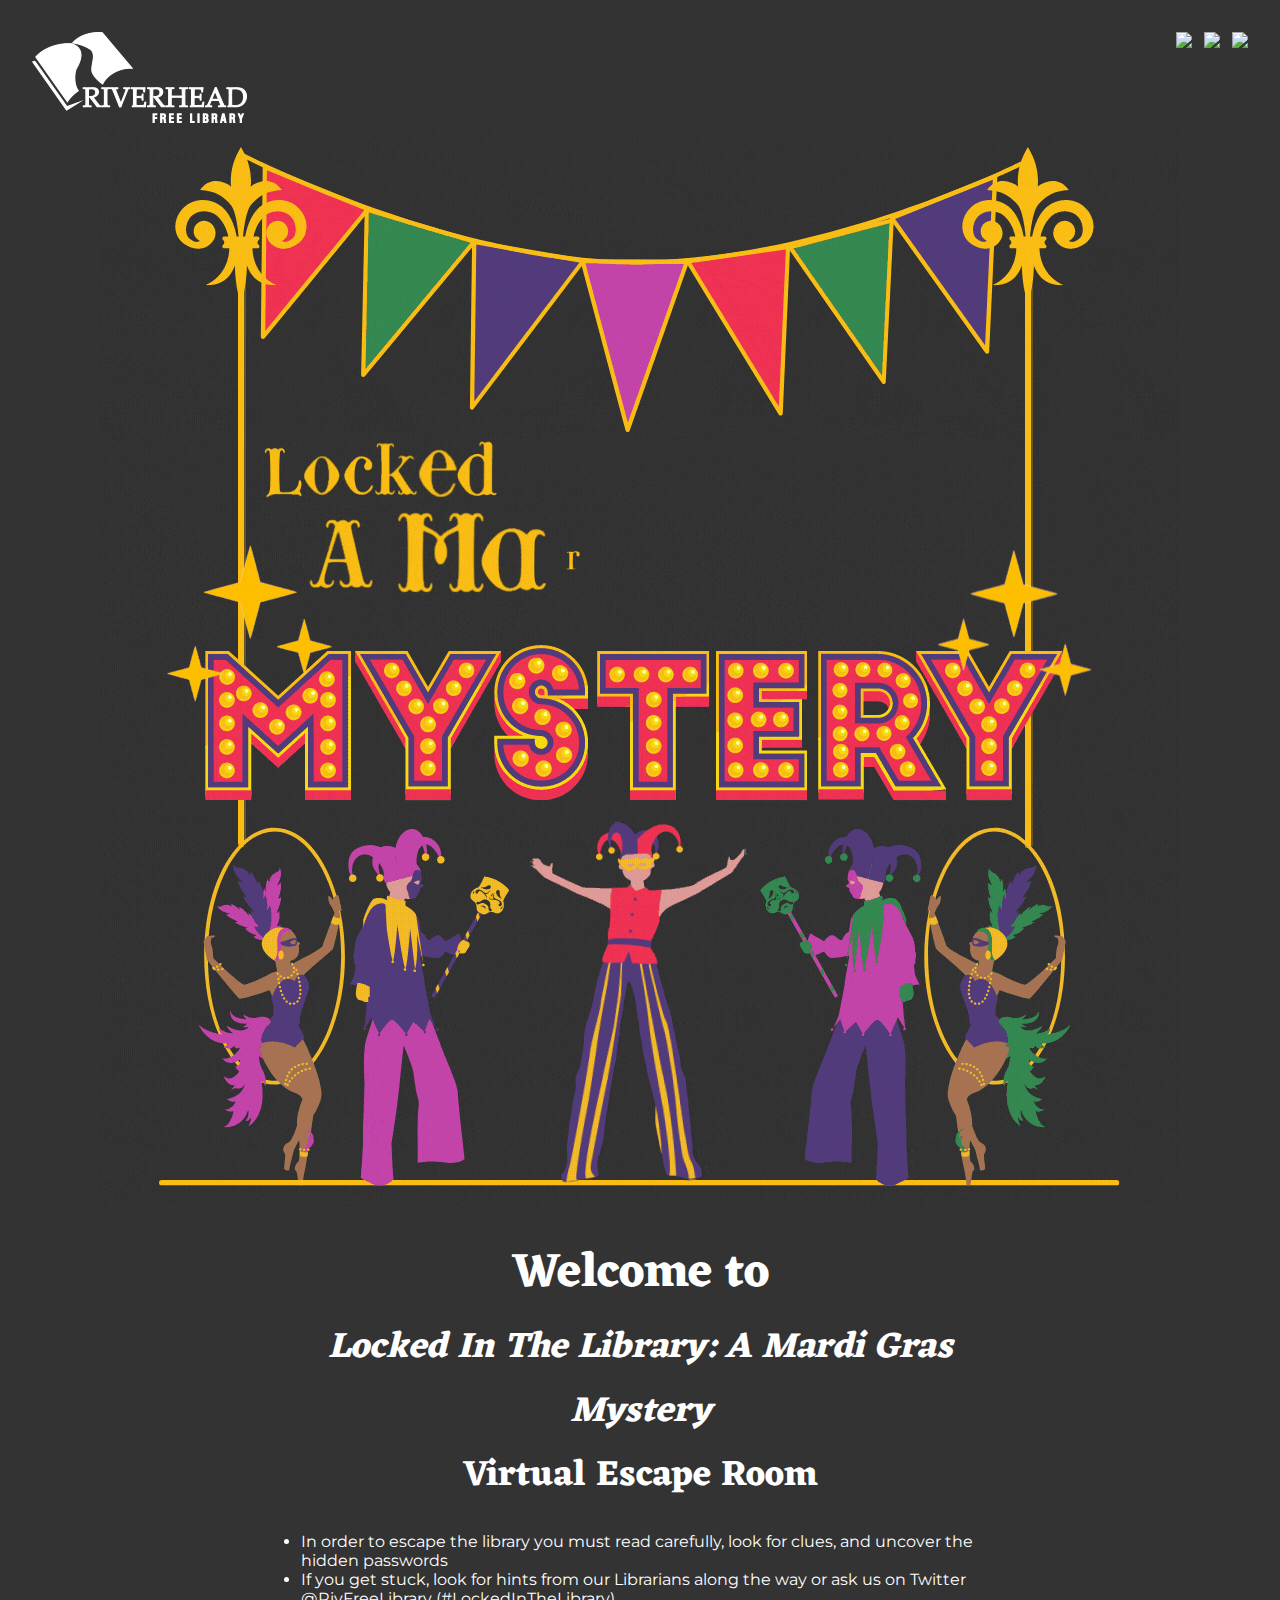
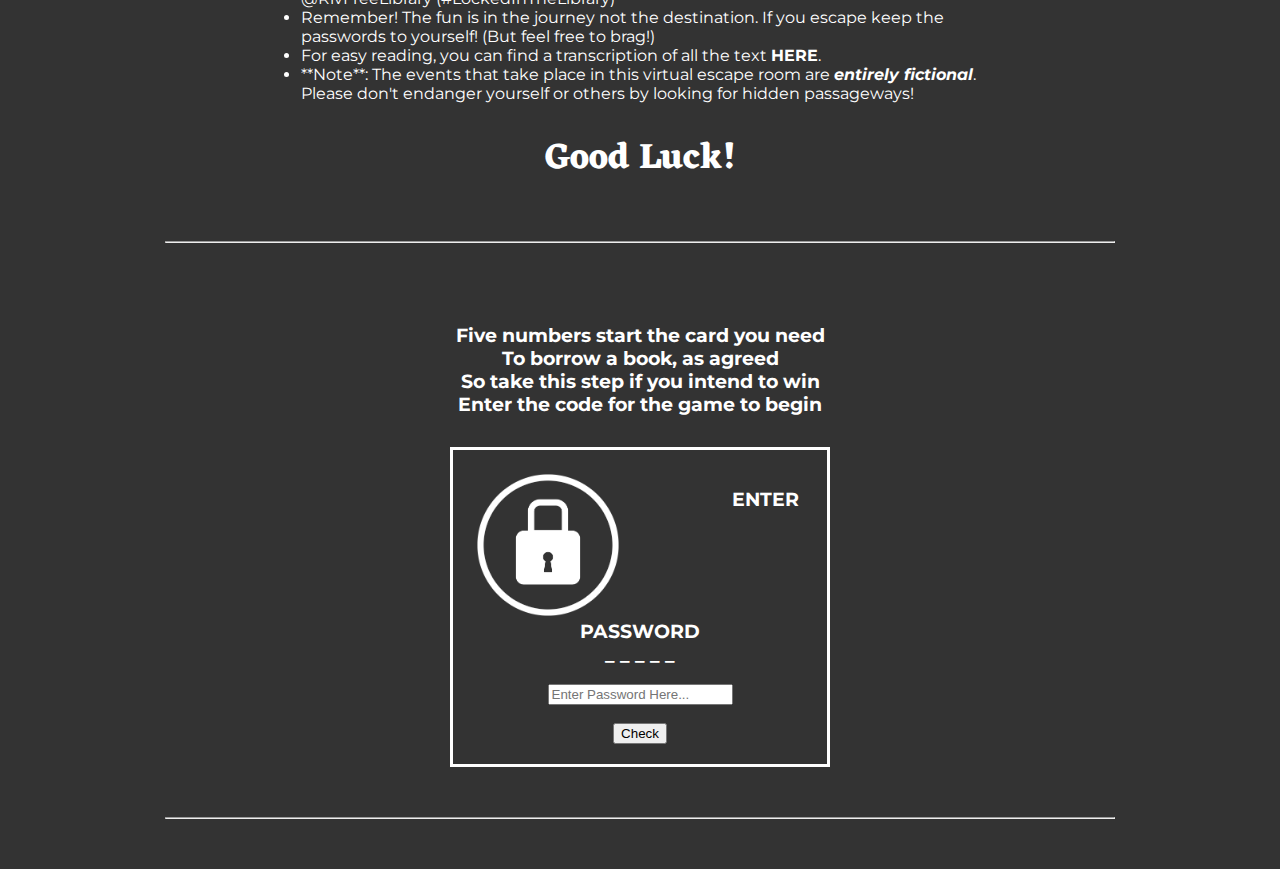
==== commit 7ca207e7: "Update index.html" ====
--- a/index.html
+++ b/index.html
@@ -490,7 +490,7 @@
                     
                     <div class="container12">
                         <aside1>
-                            <img class="padlock-img" src="Images/padlock.png" alt="padlock"></aside1>
+                            <img class="padlock-img" src="Images/Padlock.png" alt="padlock"></aside1>
                             <script>
                                 function myFunction2(){
                                     let x = document.getElementById("passwordBox2").value;
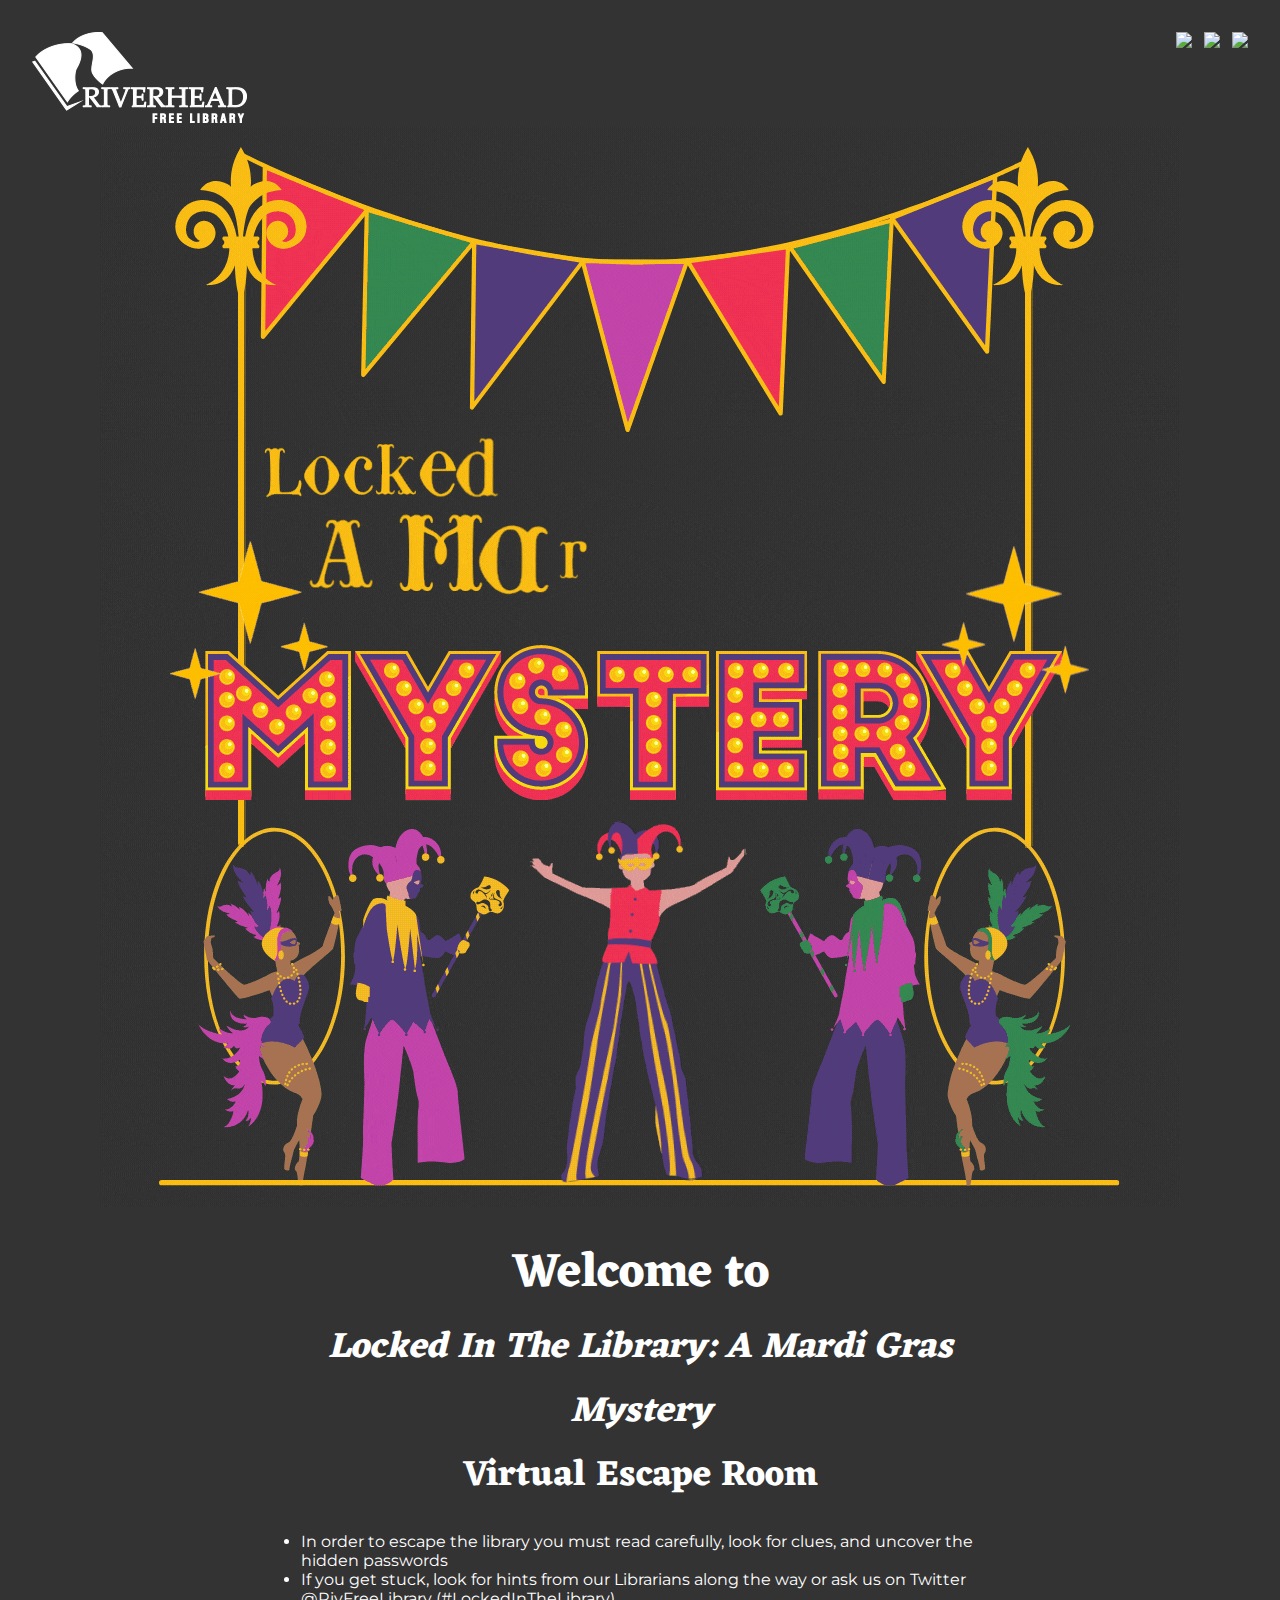
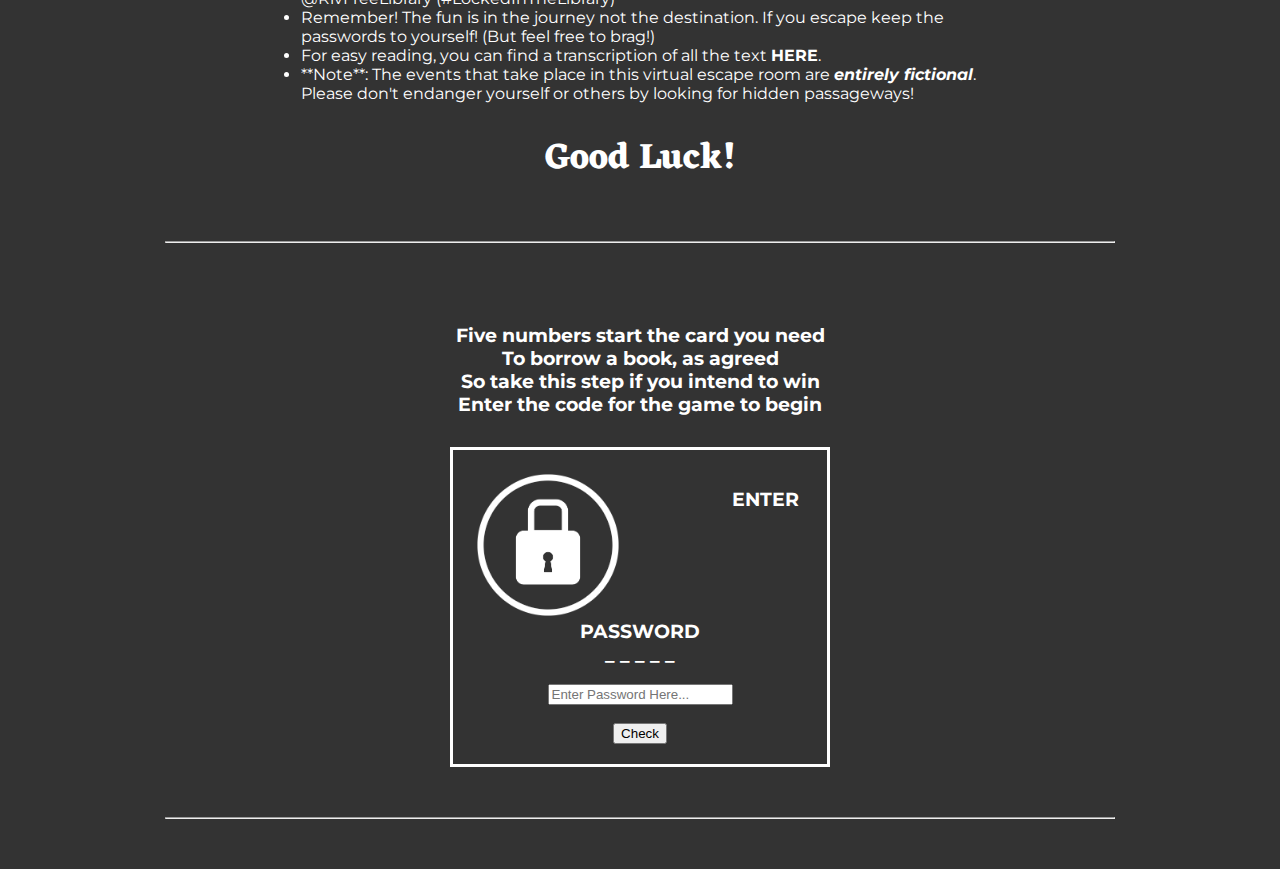
==== commit 31bbf0a2: "Update index.html" ====
--- a/index.html
+++ b/index.html
@@ -341,7 +341,7 @@
 
                             <div id="gallery2" class="row1">
                                 <div class="column1">
-                                <img id="PIC44" src="/Images/PICTURE FRAME 44.png" alt="Hand Book of the Carnival, p.11" style="width:100%">
+                                <img id="PIC44" src="Images/PICTURE FRAME 44.png" alt="Hand Book of the Carnival, p.11" style="width:100%">
                                 <!-- The Modal -->
                                 <div id="PICmodal" class="modal">
                                     <span class="close">&times;</span>
@@ -516,16 +516,16 @@
                             </div>
                             
                             <h1 class="theme-layer-headingtext-parade">* * *</h1>
-                            </div>
+                           
 
                             <div class="container13">
-                                <div id="CLUE3" class="hidden3">
+                                <div id="CLUE3" class="hidden4">
                                 <h3 class="theme-layer-bodytext-startclue">
                                     The door creaks open to reveal a long torch lined passageway with no second door in sight.
-                                    <br><br><span style="color:#fabd15">You've come this far you think</span>
-                                    <br><br>
-                                    <br><br>If a book got you in here maybe one can get you out.
-                                    <br><br>You begin to pull the off the shelves. Is something written on the back of the shelf?
+                                    <br><br><span style="color:#fabd15">You've come this far. You begin to walk down the passageway.</span>
+                                    <br><br> After a while, you hear voices; excited shouts and music are wafting down from atop the passageway.You must be right below the Mardi Gras parade!
+                                    <br><br>You keep walking until you find yourself in a circular chamber. Above you, you hear two voices arguing.
+                                    <br><br>"They said the firework launch sequence would be self explanatory! I'm just not sure what to do!"
                                     <br><br>
                                     </h3></div></div>
                     
